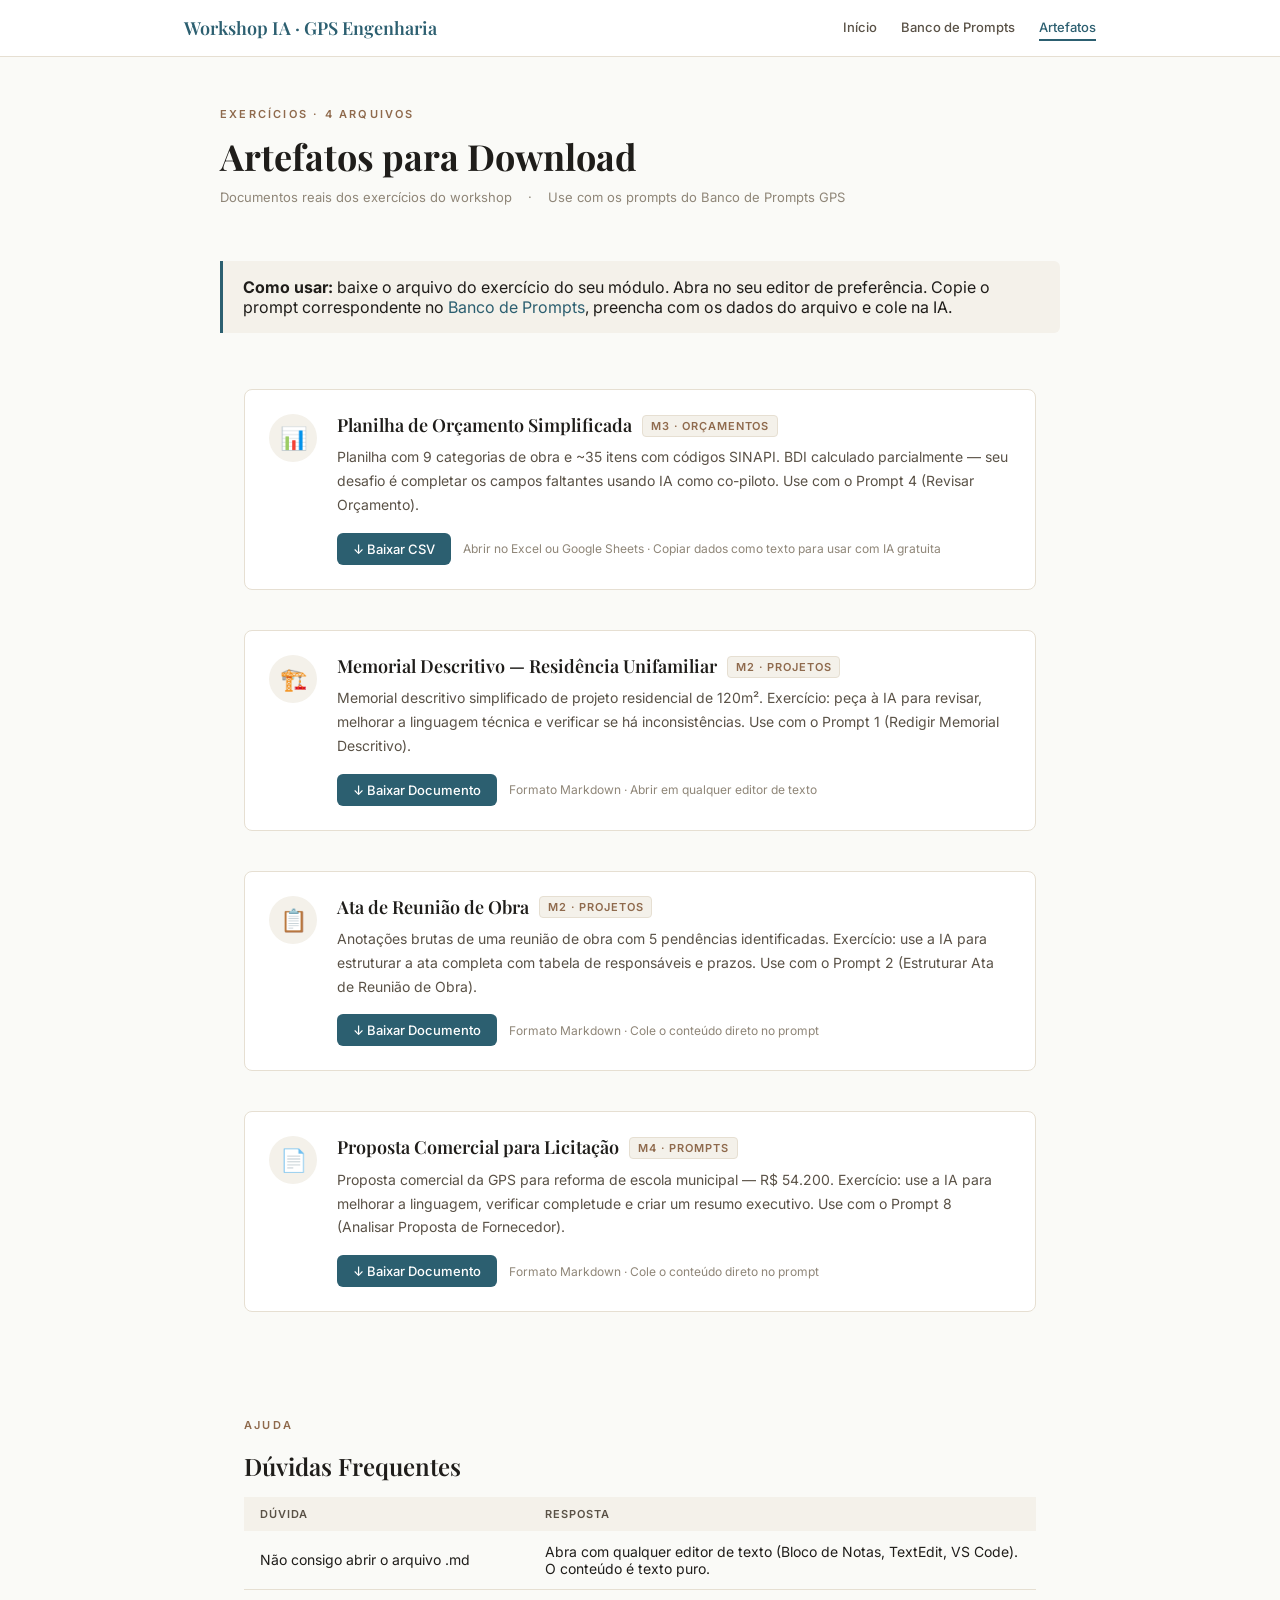
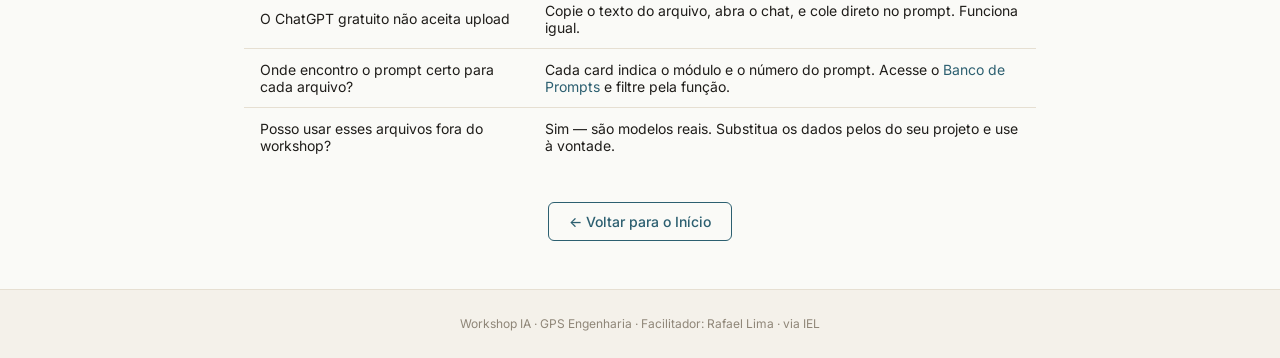
==== artefatos/index.html @ 328566cc "feat: site workshop IA GPS v1 Co-Authored-By: Claude Opus 4.8 <noreply@anthropic.com>" ====
<!DOCTYPE html>
<html lang="pt-BR">
<head>
  <meta charset="UTF-8">
  <meta name="viewport" content="width=device-width, initial-scale=1.0">
  <title>Artefatos para Download — Workshop IA · GPS Engenharia</title>
  <link rel="preconnect" href="https://fonts.googleapis.com">
  <link rel="preconnect" href="https://fonts.gstatic.com" crossorigin>
  <link href="https://fonts.googleapis.com/css2?family=Playfair+Display:wght@400;600;700&family=Inter:wght@400;500;600&display=swap" rel="stylesheet">
  <link rel="stylesheet" href="../assets/style.css">
  <style>
    /* CSS específico da página de Artefatos */
    .download-module {
      font-size: 11px;
      font-weight: 600;
      text-transform: uppercase;
      letter-spacing: .08em;
      background: var(--bg-warm);
      border: 1px solid var(--border);
      color: var(--accent-warm-dark);
      border-radius: 4px;
      padding: 3px 8px;
      white-space: nowrap;
    }
  </style>
</head>
<body>

  <!-- Topbar -->
  <header class="topbar">
    <div class="topbar-inner">
      <a href="../index.html" class="topbar-logo">Workshop IA · GPS Engenharia</a>
      <nav class="topbar-nav">
        <a href="../index.html">Início</a>
        <a href="../banco-de-prompts/index.html">Banco de Prompts</a>
        <a href="../artefatos/index.html" class="active">Artefatos</a>
      </nav>
    </div>
  </header>

  <!-- Header da página -->
  <div class="module-header site-container">
    <p class="eyebrow">Exercícios · 4 arquivos</p>
    <h1>Artefatos para Download</h1>
    <div class="module-header-meta">
      <span>Documentos reais dos exercícios do workshop</span>
      <span>·</span>
      <span>Use com os prompts do Banco de Prompts GPS</span>
    </div>
  </div>

  <!-- Instrução de uso -->
  <section class="site-container" style="padding: 0 0 32px">
    <div class="callout">
      <strong>Como usar:</strong> baixe o arquivo do exercício do seu módulo. Abra no seu
      editor de preferência. Copie o prompt correspondente no
      <a href="../banco-de-prompts/index.html">Banco de Prompts</a>,
      preencha com os dados do arquivo e cole na IA.
    </div>
  </section>

  <!-- Cards de download -->
  <div class="site-container">
    <div style="display:flex; flex-direction:column; gap:20px; padding-bottom:48px">

      <!-- Card 1: Planilha de Orçamento -->
      <div class="download-card reveal">
        <div class="download-icon">📊</div>
        <div class="download-info">
          <div style="display:flex; align-items:center; gap:10px; margin-bottom:8px">
            <h3 style="margin:0">Planilha de Orçamento Simplificada</h3>
            <span class="download-module">M3 · Orçamentos</span>
          </div>
          <p>
            Planilha com 9 categorias de obra e ~35 itens com códigos SINAPI.
            BDI calculado parcialmente — seu desafio é completar os campos faltantes
            usando IA como co-piloto. Use com o Prompt 4 (Revisar Orçamento).
          </p>
          <div style="display:flex; gap:12px; align-items:center; flex-wrap:wrap">
            <a href="../assets/artefatos/A3_Eng_Orcamento_Simplificado.csv"
               download class="btn" style="font-size:13px; padding:8px 16px">
              ↓ Baixar CSV
            </a>
            <span style="font-size:12px; color:var(--ink-muted)">
              Abrir no Excel ou Google Sheets · Copiar dados como texto para usar com IA gratuita
            </span>
          </div>
        </div>
      </div>

      <!-- Card 2: Memorial Descritivo -->
      <div class="download-card reveal">
        <div class="download-icon">🏗️</div>
        <div class="download-info">
          <div style="display:flex; align-items:center; gap:10px; margin-bottom:8px">
            <h3 style="margin:0">Memorial Descritivo — Residência Unifamiliar</h3>
            <span class="download-module">M2 · Projetos</span>
          </div>
          <p>
            Memorial descritivo simplificado de projeto residencial de 120m².
            Exercício: peça à IA para revisar, melhorar a linguagem técnica e verificar
            se há inconsistências. Use com o Prompt 1 (Redigir Memorial Descritivo).
          </p>
          <div style="display:flex; gap:12px; align-items:center; flex-wrap:wrap">
            <a href="../assets/artefatos/A4_Eng_Memorial_Descritivo_Residencia.md"
               download class="btn" style="font-size:13px; padding:8px 16px">
              ↓ Baixar Documento
            </a>
            <span style="font-size:12px; color:var(--ink-muted)">
              Formato Markdown · Abrir em qualquer editor de texto
            </span>
          </div>
        </div>
      </div>

      <!-- Card 3: Ata de Reunião de Obra -->
      <div class="download-card reveal">
        <div class="download-icon">📋</div>
        <div class="download-info">
          <div style="display:flex; align-items:center; gap:10px; margin-bottom:8px">
            <h3 style="margin:0">Ata de Reunião de Obra</h3>
            <span class="download-module">M2 · Projetos</span>
          </div>
          <p>
            Anotações brutas de uma reunião de obra com 5 pendências identificadas.
            Exercício: use a IA para estruturar a ata completa com tabela de responsáveis
            e prazos. Use com o Prompt 2 (Estruturar Ata de Reunião de Obra).
          </p>
          <div style="display:flex; gap:12px; align-items:center; flex-wrap:wrap">
            <a href="../assets/artefatos/A4_Eng_Ata_Reuniao_Obra.md"
               download class="btn" style="font-size:13px; padding:8px 16px">
              ↓ Baixar Documento
            </a>
            <span style="font-size:12px; color:var(--ink-muted)">
              Formato Markdown · Cole o conteúdo direto no prompt
            </span>
          </div>
        </div>
      </div>

      <!-- Card 4: Proposta Comercial -->
      <div class="download-card reveal">
        <div class="download-icon">📄</div>
        <div class="download-info">
          <div style="display:flex; align-items:center; gap:10px; margin-bottom:8px">
            <h3 style="margin:0">Proposta Comercial para Licitação</h3>
            <span class="download-module">M4 · Prompts</span>
          </div>
          <p>
            Proposta comercial da GPS para reforma de escola municipal — R$ 54.200.
            Exercício: use a IA para melhorar a linguagem, verificar completude e
            criar um resumo executivo. Use com o Prompt 8 (Analisar Proposta de Fornecedor).
          </p>
          <div style="display:flex; gap:12px; align-items:center; flex-wrap:wrap">
            <a href="../assets/artefatos/A4_Adm_Proposta_Comercial_Licitacao.md"
               download class="btn" style="font-size:13px; padding:8px 16px">
              ↓ Baixar Documento
            </a>
            <span style="font-size:12px; color:var(--ink-muted)">
              Formato Markdown · Cole o conteúdo direto no prompt
            </span>
          </div>
        </div>
      </div>

    </div><!-- /cards -->
  </div>

  <!-- Seção de ajuda -->
  <section class="section content-section reveal">
    <div class="site-container">
      <p class="eyebrow">Ajuda</p>
      <h2>Dúvidas Frequentes</h2>

      <table>
        <thead>
          <tr>
            <th>Dúvida</th>
            <th>Resposta</th>
          </tr>
        </thead>
        <tbody>
          <tr>
            <td>Não consigo abrir o arquivo .md</td>
            <td>Abra com qualquer editor de texto (Bloco de Notas, TextEdit, VS Code). O conteúdo é texto puro.</td>
          </tr>
          <tr>
            <td>O ChatGPT gratuito não aceita upload</td>
            <td>Copie o texto do arquivo, abra o chat, e cole direto no prompt. Funciona igual.</td>
          </tr>
          <tr>
            <td>Onde encontro o prompt certo para cada arquivo?</td>
            <td>Cada card indica o módulo e o número do prompt. Acesse o <a href="../banco-de-prompts/index.html">Banco de Prompts</a> e filtre pela função.</td>
          </tr>
          <tr>
            <td>Posso usar esses arquivos fora do workshop?</td>
            <td>Sim — são modelos reais. Substitua os dados pelos do seu projeto e use à vontade.</td>
          </tr>
        </tbody>
      </table>
    </div>
  </section>

  <!-- Link de volta -->
  <div class="site-container" style="padding: 0 0 48px; text-align:center">
    <a href="../index.html" class="btn btn-outline">← Voltar para o Início</a>
  </div>

  <!-- Footer -->
  <footer>
    <p>Workshop IA · GPS Engenharia · Facilitador: Rafael Lima · via IEL</p>
  </footer>

  <script src="../assets/script.js"></script>
</body>
</html>
---- assets/style.css ----
/* ============================================================
   Workshop IA · GPS Engenharia — style.css
   Design System: AI Radar (executivo/sóbrio)
   Paleta: cream + teal + terracota · Playfair Display + Inter
   ============================================================ */

/* ── 1. Reset + Variables ───────────────────────────────── */
:root {
  /* Fundos */
  --bg:        #fafaf7;
  --bg-warm:   #f4f1ea;
  --bg-card:   #ffffff;

  /* Texto */
  --ink:       #1f1d1a;
  --ink-soft:  #5a5247;
  --ink-muted: #8f8678;

  /* Marca */
  --accent:           #2c5f70;
  --accent-dark:      #1d4250;
  --accent-warm:      #c2916b;
  --accent-warm-dark: #8f6a4d;

  /* Bordas */
  --border:        #e6dfd2;
  --border-strong: #d4c8b0;

  /* Tipografia */
  --serif: 'Playfair Display', Georgia, serif;
  --sans:  'Inter', -apple-system, BlinkMacSystemFont, sans-serif;
  --mono:  'SFMono-Regular', ui-monospace, 'Menlo', 'Consolas', monospace;
}

*, *::before, *::after {
  box-sizing: border-box;
}

* {
  margin: 0;
  padding: 0;
}

/* ── 2. Base ─────────────────────────────────────────────── */
body {
  background: var(--bg);
  font-family: var(--sans);
  color: var(--ink);
  -webkit-font-smoothing: antialiased;
  text-rendering: optimizeLegibility;
}

a {
  color: var(--accent);
  text-decoration: none;
}
a:hover {
  text-decoration: underline;
}

img {
  max-width: 100%;
  display: block;
}

ul, ol {
  padding-left: 1.4em;
}

@media (prefers-reduced-motion: reduce) {
  *, *::before, *::after {
    animation: none !important;
    transition: none !important;
    scroll-behavior: auto !important;
  }
}

/* ── 3. Tipografia ───────────────────────────────────────── */
h1 {
  font-family: var(--serif);
  font-weight: 700;
  font-size: 42px;
  line-height: 1.15;
  color: var(--ink);
}
h2 {
  font-family: var(--serif);
  font-weight: 600;
  font-size: 28px;
  line-height: 1.25;
  color: var(--ink);
}
h3 {
  font-family: var(--serif);
  font-weight: 600;
  font-size: 22px;
  line-height: 1.3;
  color: var(--ink);
}
p {
  font-family: var(--sans);
  font-size: 16px;
  line-height: 1.7;
  color: var(--ink-soft);
}

.eyebrow {
  font-family: var(--sans);
  font-size: 11px;
  font-weight: 600;
  text-transform: uppercase;
  letter-spacing: 0.2em;
  color: var(--accent-warm-dark);
  margin-bottom: 12px;
}

/* ── 4. Layout ───────────────────────────────────────────── */
.site-container {
  max-width: 840px;
  margin: 0 auto;
  padding: 0 24px;
}

.section {
  padding: 48px 0;
}
.section + .section {
  border-top: 1px solid var(--border);
}

/* ── 5. Topbar ───────────────────────────────────────────── */
.topbar {
  position: sticky;
  top: 0;
  background: #fff;
  border-bottom: 1px solid var(--border);
  z-index: 100;
}
.topbar-inner {
  display: flex;
  justify-content: space-between;
  align-items: center;
  max-width: 960px;
  margin: 0 auto;
  padding: 0 24px;
  height: 56px;
}
.topbar-logo {
  font-family: var(--serif);
  font-size: 18px;
  font-weight: 600;
  color: var(--accent);
  text-decoration: none;
}
.topbar-logo:hover {
  text-decoration: none;
}
.topbar-nav {
  display: flex;
  gap: 24px;
}
.topbar-nav a {
  font-family: var(--sans);
  font-size: 13px;
  font-weight: 500;
  color: var(--ink-soft);
  text-decoration: none;
  padding: 4px 0;
  transition: color .2s;
}
.topbar-nav a:hover {
  color: var(--accent);
  text-decoration: none;
}
.topbar-nav a.active {
  color: var(--accent);
  border-bottom: 2px solid var(--accent);
}

/* ── 6. Hero (home) ──────────────────────────────────────── */
.hero {
  padding: 80px 24px 64px;
  text-align: center;
  background: var(--bg);
}
.hero-eyebrow {
  font-family: var(--sans);
  font-size: 11px;
  font-weight: 600;
  text-transform: uppercase;
  letter-spacing: 0.2em;
  color: var(--accent-warm-dark);
  margin-bottom: 12px;
}
.hero h1 {
  margin-bottom: 20px;
}
.hero-subtitle {
  font-family: var(--sans);
  font-size: 18px;
  line-height: 1.6;
  color: var(--ink-soft);
  max-width: 560px;
  margin: 0 auto 40px;
}
.hero-meta {
  display: flex;
  gap: 12px;
  justify-content: center;
  flex-wrap: wrap;
}
.badge {
  font-family: var(--sans);
  font-size: 12px;
  font-weight: 500;
  background: var(--bg-warm);
  border: 1px solid var(--border);
  border-radius: 20px;
  padding: 6px 14px;
  color: var(--ink-soft);
}

/* ── 7. Grid de módulos (home) ───────────────────────────── */
.modules-grid {
  display: grid;
  grid-template-columns: repeat(auto-fill, minmax(280px, 1fr));
  gap: 20px;
  padding: 0 24px 64px;
  max-width: 888px;
  margin: 0 auto;
}
.module-card {
  background: var(--bg-card);
  border: 1px solid var(--border);
  border-radius: 8px;
  padding: 28px;
  position: relative;
  overflow: hidden;
  transition: transform .2s, box-shadow .2s;
  cursor: pointer;
  display: flex;
  flex-direction: column;
}
.module-card::after {
  content: '';
  position: absolute;
  top: 0; left: 0; right: 0;
  height: 3px;
  background: var(--accent);
  transform: scaleX(0);
  transform-origin: left;
  transition: transform .35s cubic-bezier(0.16, 1, 0.3, 1);
}
.module-card:hover::after {
  transform: scaleX(1);
}
.module-card:hover {
  transform: translateY(-4px);
  box-shadow: 0 12px 32px rgba(31,29,26,.08), 0 2px 8px rgba(31,29,26,.05);
}
.module-card-eyebrow {
  font-family: var(--sans);
  font-size: 11px;
  font-weight: 600;
  text-transform: uppercase;
  letter-spacing: 0.2em;
  color: var(--accent-warm-dark);
  margin-bottom: 12px;
}
.module-card h3 {
  font-family: var(--serif);
  font-size: 22px;
  margin: 8px 0 12px;
}
.module-card-desc {
  font-family: var(--sans);
  font-size: 14px;
  color: var(--ink-soft);
  line-height: 1.6;
  margin-bottom: 20px;
  flex: 1;
}
.module-card-footer {
  display: flex;
  justify-content: space-between;
  align-items: center;
}
.module-card-duration {
  font-family: var(--sans);
  font-size: 12px;
  font-weight: 500;
  color: var(--ink-muted);
}
.module-card-link {
  font-family: var(--sans);
  font-size: 13px;
  font-weight: 500;
  color: var(--accent);
}
.module-card:hover .module-card-link {
  color: var(--accent-dark);
}

/* ── 8. Página de módulo ─────────────────────────────────── */
.module-header {
  padding: 48px 0 32px;
}
.module-header .eyebrow {
  color: var(--accent-warm-dark);
}
.module-header h1 {
  font-family: var(--serif);
  font-weight: 700;
  font-size: 36px;
}
.module-header-meta {
  display: flex;
  gap: 16px;
  flex-wrap: wrap;
  font-family: var(--sans);
  font-size: 13px;
  color: var(--ink-muted);
  margin-top: 12px;
}
.content-section {
  padding: 36px 0;
}
.content-section h2 {
  font-family: var(--serif);
  font-weight: 600;
  font-size: 24px;
  margin-bottom: 16px;
}
.content-section h3 {
  font-family: var(--serif);
  font-weight: 600;
  font-size: 20px;
  margin-bottom: 12px;
}
.content-section p {
  margin-bottom: 16px;
}
.content-section ul,
.content-section ol {
  margin-bottom: 16px;
  color: var(--ink-soft);
  font-size: 15px;
  line-height: 1.7;
}
.content-section li {
  margin-bottom: 6px;
}

/* ── 9. Tabela ───────────────────────────────────────────── */
.table-wrap {
  overflow-x: auto;
  margin: 24px 0;
  border: 1px solid var(--border);
  border-radius: 8px;
}
table {
  width: 100%;
  border-collapse: collapse;
}
th {
  background: var(--bg-warm);
  font-family: var(--sans);
  font-size: 11px;
  font-weight: 600;
  text-transform: uppercase;
  letter-spacing: .08em;
  color: var(--ink-soft);
  padding: 10px 16px;
  text-align: left;
}
td {
  padding: 12px 16px;
  font-family: var(--sans);
  font-size: 14px;
  color: var(--ink);
  border-bottom: 1px solid var(--border);
}
tr:last-child td {
  border-bottom: none;
}
tr:hover td {
  background: var(--bg-warm);
}

/* ── 10. Callout ─────────────────────────────────────────── */
.callout {
  border-left: 3px solid var(--accent);
  background: var(--bg-warm);
  padding: 16px 20px;
  border-radius: 0 6px 6px 0;
  margin: 24px 0;
}
.callout p {
  margin: 0;
  font-size: 15px;
  color: var(--ink-soft);
}
.callout p + p {
  margin-top: 8px;
}
.callout strong {
  color: var(--ink);
}
.callout.warning { border-color: #c2916b; }
.callout.danger  { border-color: #b85c5c; }

/* ── 11. Botão ───────────────────────────────────────────── */
.btn {
  display: inline-flex;
  align-items: center;
  gap: 6px;
  padding: 10px 20px;
  background: var(--accent);
  color: #fff;
  border: none;
  border-radius: 6px;
  font-family: var(--sans);
  font-size: 14px;
  font-weight: 500;
  cursor: pointer;
  text-decoration: none;
  transition: background .2s, transform .15s;
}
.btn:hover {
  background: var(--accent-dark);
  transform: translateY(-1px);
  text-decoration: none;
  color: #fff;
}
.btn-outline {
  background: transparent;
  border: 1.5px solid var(--accent);
  color: var(--accent);
}
.btn-outline:hover {
  background: var(--accent);
  color: #fff;
}

/* ── 12. Exercício box ───────────────────────────────────── */
.exercise-box {
  border: 2px dashed var(--accent);
  border-radius: 8px;
  padding: 28px;
  background: var(--bg-warm);
  margin: 32px 0;
}
.exercise-box-header {
  display: flex;
  align-items: center;
  gap: 10px;
  margin-bottom: 16px;
}
.exercise-box-badge {
  font-family: var(--sans);
  font-size: 10px;
  font-weight: 600;
  text-transform: uppercase;
  letter-spacing: .08em;
  background: var(--accent);
  color: #fff;
  border-radius: 4px;
  padding: 4px 8px;
}
.exercise-box h3 {
  font-family: var(--serif);
  font-size: 20px;
  margin: 0;
}
.exercise-box p {
  margin-bottom: 12px;
}
.exercise-box p:last-child {
  margin-bottom: 0;
}

/* ── 13. Prompt card (banco de prompts) ──────────────────── */
.prompt-card {
  background: var(--bg-card);
  border: 1px solid var(--border);
  border-radius: 8px;
  padding: 24px;
  margin-bottom: 20px;
}
.prompt-card-header {
  display: flex;
  justify-content: space-between;
  align-items: flex-start;
  gap: 12px;
  margin-bottom: 16px;
}
.prompt-card h3 {
  font-family: var(--serif);
  font-size: 18px;
  margin: 0;
}
.prompt-card-function {
  font-family: var(--sans);
  font-size: 11px;
  font-weight: 600;
  background: rgba(44, 95, 112, .1);
  color: var(--accent);
  border-radius: 4px;
  padding: 4px 10px;
  white-space: nowrap;
}
.prompt-body {
  background: var(--bg-warm);
  border-radius: 6px;
  padding: 16px;
  font-family: var(--mono);
  font-size: 13px;
  line-height: 1.6;
  color: var(--ink-soft);
  white-space: pre-wrap;
  overflow-x: auto;
}
.prompt-card-footer {
  display: flex;
  justify-content: flex-end;
  margin-top: 14px;
}
.btn-copy {
  padding: 6px 14px;
  font-size: 12px;
}
.btn-copy.copied {
  background: var(--accent-dark);
}

/* ── 14. Download card (artefatos) ───────────────────────── */
.download-card {
  background: var(--bg-card);
  border: 1px solid var(--border);
  border-radius: 8px;
  padding: 24px;
  display: flex;
  gap: 20px;
  align-items: flex-start;
  margin-bottom: 20px;
  transition: border-color .2s, box-shadow .2s;
}
.download-card:hover {
  border-color: var(--border-strong);
  box-shadow: 0 6px 18px rgba(31,29,26,.06);
}
.download-icon {
  width: 48px;
  height: 48px;
  flex-shrink: 0;
  background: var(--bg-warm);
  display: flex;
  align-items: center;
  justify-content: center;
  border-radius: 50%;
  color: var(--accent);
  font-size: 22px;
}
.download-info {
  flex: 1;
}
.download-info h3 {
  font-family: var(--serif);
  font-size: 18px;
  margin: 0 0 8px;
}
.download-info p {
  font-family: var(--sans);
  font-size: 14px;
  color: var(--ink-soft);
  margin: 0 0 16px;
}
.download-module {
  font-family: var(--sans);
  font-size: 11px;
  font-weight: 500;
  background: rgba(194, 145, 107, .15);
  color: var(--accent-warm-dark);
  border-radius: 4px;
  padding: 4px 10px;
  display: inline-block;
}

/* ── 15. Navegação entre módulos ─────────────────────────── */
.module-nav {
  display: flex;
  justify-content: space-between;
  gap: 16px;
  padding: 40px 0 24px;
  border-top: 1px solid var(--border);
  margin-top: 48px;
}
.module-nav a {
  font-family: var(--sans);
  font-size: 14px;
  font-weight: 500;
  color: var(--accent);
  text-decoration: none;
}
.module-nav a:hover {
  text-decoration: underline;
}
.module-nav a.next {
  text-align: right;
  margin-left: auto;
}
.module-nav-label {
  font-family: var(--sans);
  font-size: 11px;
  color: var(--ink-muted);
  display: block;
  margin-bottom: 4px;
}

/* ── 16. Filtro de função (banco de prompts) ─────────────── */
.filter-bar {
  display: flex;
  gap: 8px;
  flex-wrap: wrap;
  margin-bottom: 32px;
}
.filter-btn {
  display: inline-flex;
  align-items: center;
  padding: 7px 16px;
  font-family: var(--sans);
  font-size: 13px;
  font-weight: 500;
  background: transparent;
  border: 1.5px solid var(--accent);
  color: var(--accent);
  border-radius: 6px;
  cursor: pointer;
  transition: background .2s, color .2s;
}
.filter-btn:hover {
  background: var(--bg-warm);
}
.filter-btn.active {
  background: var(--accent);
  color: #fff;
}

/* ── 17. Reveal animation ────────────────────────────────── */
.reveal {
  opacity: 0;
  transform: translateY(20px);
  transition: opacity .5s ease, transform .5s ease;
}
.reveal.visible {
  opacity: 1;
  transform: translateY(0);
}

/* ── 18. Footer ──────────────────────────────────────────── */
footer {
  background: var(--bg-warm);
  border-top: 1px solid var(--border);
  padding: 24px;
  text-align: center;
}
footer p {
  font-family: var(--sans);
  font-size: 12px;
  color: var(--ink-muted);
}

/* ── Responsivo ──────────────────────────────────────────── */
@media (max-width: 600px) {
  h1 { font-size: 32px; }
  .hero { padding: 56px 20px 48px; }
  .hero h1 { font-size: 32px; }
  .module-header h1 { font-size: 28px; }
  .topbar-nav { gap: 16px; }
  .topbar-logo { font-size: 16px; }
}
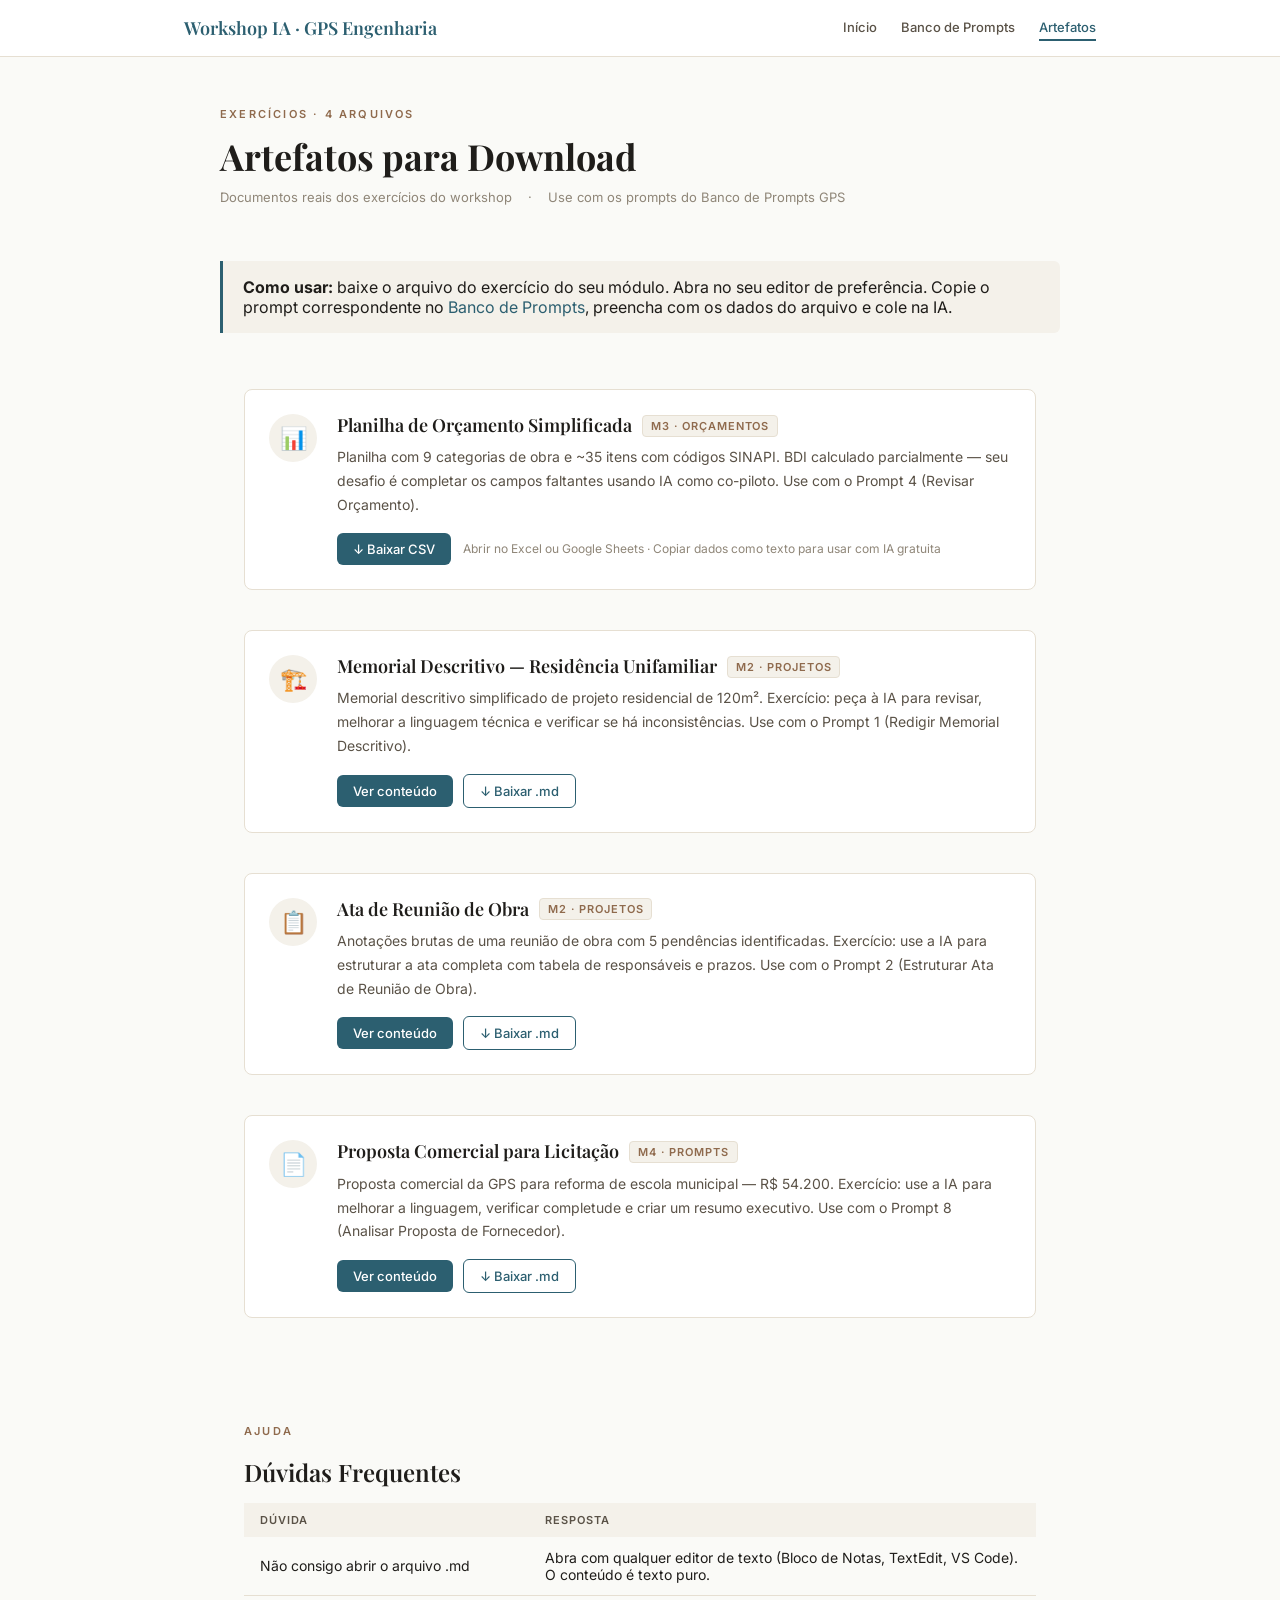
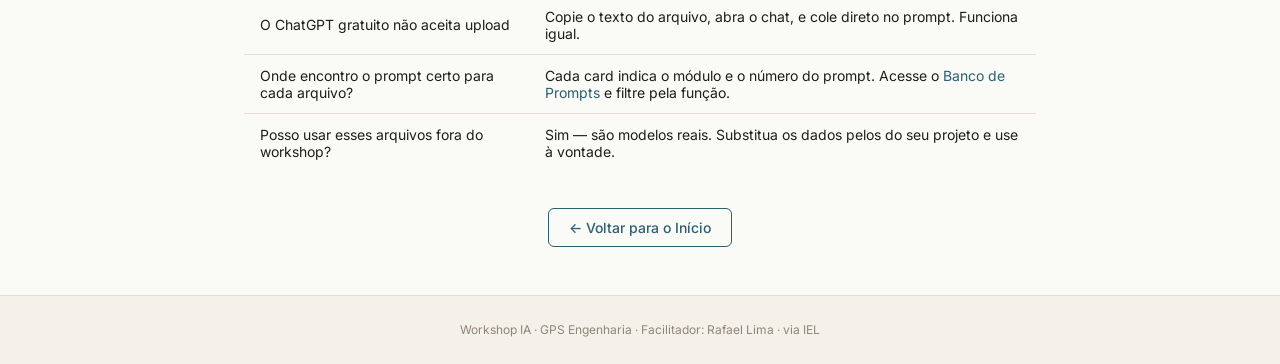
==== commit bae0a30f: "feat(artefatos,banco): adiciona modal de preview com copiar - Artefatos .md (Ata, Memorial, Proposta" ====
--- a/artefatos/index.html
+++ b/artefatos/index.html
@@ -22,6 +22,83 @@
       padding: 3px 8px;
       white-space: nowrap;
     }
+
+    /* === Modal de preview (compartilhado) === */
+    .modal-backdrop {
+      position: fixed; inset: 0; z-index: 500;
+      background: rgba(20, 20, 20, .55);
+      backdrop-filter: blur(6px); -webkit-backdrop-filter: blur(6px);
+      display: flex; align-items: center; justify-content: center;
+      padding: 24px; opacity: 0; pointer-events: none;
+      transition: opacity .22s ease;
+    }
+    .modal-backdrop.open { opacity: 1; pointer-events: all; }
+    .modal {
+      background: var(--bg);
+      border-radius: 14px;
+      max-width: 720px; width: 100%; max-height: 85vh;
+      display: flex; flex-direction: column;
+      transform: translateY(16px) scale(.98);
+      transition: transform .28s ease;
+      box-shadow: 0 24px 60px rgba(0,0,0,.30);
+      position: relative; overflow: hidden;
+    }
+    .modal-backdrop.open .modal { transform: none; }
+    .modal-close {
+      position: absolute; top: 14px; right: 14px;
+      background: var(--bg-warm); border: 1px solid var(--border);
+      cursor: pointer; width: 34px; height: 34px;
+      border-radius: 50%; display: flex;
+      align-items: center; justify-content: center;
+      color: var(--ink-soft); font-size: 22px; line-height: 1;
+      transition: background .15s, color .15s;
+      z-index: 1; padding: 0;
+    }
+    .modal-close:hover { background: var(--border); color: var(--ink); }
+    .modal-head {
+      padding: 28px 28px 18px; border-bottom: 1px solid var(--border);
+    }
+    .modal-badge {
+      display: inline-block; font-size: 11px; font-weight: 600;
+      text-transform: uppercase; letter-spacing: .08em;
+      background: var(--bg-warm); color: var(--accent-warm);
+      border: 1px solid var(--border);
+      padding: 4px 10px; border-radius: 4px; margin-bottom: 10px;
+    }
+    .modal-title {
+      font-family: 'Playfair Display', serif;
+      font-size: 22px; color: var(--ink); margin: 0;
+      line-height: 1.3;
+    }
+    .modal-body {
+      padding: 20px 28px; overflow-y: auto;
+      flex: 1; min-height: 0;
+    }
+    .modal-body pre {
+      font-family: 'Menlo', 'Monaco', monospace;
+      font-size: 13px; line-height: 1.7;
+      color: var(--ink); margin: 0;
+      white-space: pre-wrap; word-wrap: break-word;
+    }
+    .modal-foot {
+      padding: 16px 28px;
+      border-top: 1px solid var(--border);
+      background: var(--bg-warm);
+      display: flex; justify-content: flex-end; gap: 12px;
+    }
+    .modal-copy-btn {
+      background: var(--accent); color: #fff; border: none;
+      padding: 10px 20px; font-size: 13px; font-weight: 600;
+      font-family: inherit; cursor: pointer; border-radius: 6px;
+      transition: background .15s;
+    }
+    .modal-copy-btn:hover { background: #1f4754; }
+    .modal-copy-btn.copied { background: #4a8061; }
+    @media (max-width: 640px) {
+      .modal { max-height: 92vh; }
+      .modal-head, .modal-foot { padding-left: 20px; padding-right: 20px; }
+      .modal-body { padding-left: 20px; padding-right: 20px; }
+    }
   </style>
 </head>
 <body>
@@ -101,14 +178,15 @@
             Exercício: peça à IA para revisar, melhorar a linguagem técnica e verificar
             se há inconsistências. Use com o Prompt 1 (Redigir Memorial Descritivo).
           </p>
-          <div style="display:flex; gap:12px; align-items:center; flex-wrap:wrap">
+          <div style="display:flex; gap:10px; align-items:center; flex-wrap:wrap">
+            <button onclick="openArtefatoPreview('memorial')"
+                    class="btn" style="font-size:13px; padding:8px 16px">
+              Ver conteúdo
+            </button>
             <a href="../assets/artefatos/A4_Eng_Memorial_Descritivo_Residencia.md"
-               download class="btn" style="font-size:13px; padding:8px 16px">
-              ↓ Baixar Documento
+               download class="btn btn-outline" style="font-size:13px; padding:8px 16px">
+              ↓ Baixar .md
             </a>
-            <span style="font-size:12px; color:var(--ink-muted)">
-              Formato Markdown · Abrir em qualquer editor de texto
-            </span>
           </div>
         </div>
       </div>
@@ -126,14 +204,15 @@
             Exercício: use a IA para estruturar a ata completa com tabela de responsáveis
             e prazos. Use com o Prompt 2 (Estruturar Ata de Reunião de Obra).
           </p>
-          <div style="display:flex; gap:12px; align-items:center; flex-wrap:wrap">
+          <div style="display:flex; gap:10px; align-items:center; flex-wrap:wrap">
+            <button onclick="openArtefatoPreview('ata')"
+                    class="btn" style="font-size:13px; padding:8px 16px">
+              Ver conteúdo
+            </button>
             <a href="../assets/artefatos/A4_Eng_Ata_Reuniao_Obra.md"
-               download class="btn" style="font-size:13px; padding:8px 16px">
-              ↓ Baixar Documento
+               download class="btn btn-outline" style="font-size:13px; padding:8px 16px">
+              ↓ Baixar .md
             </a>
-            <span style="font-size:12px; color:var(--ink-muted)">
-              Formato Markdown · Cole o conteúdo direto no prompt
-            </span>
           </div>
         </div>
       </div>
@@ -151,14 +230,15 @@
             Exercício: use a IA para melhorar a linguagem, verificar completude e
             criar um resumo executivo. Use com o Prompt 8 (Analisar Proposta de Fornecedor).
           </p>
-          <div style="display:flex; gap:12px; align-items:center; flex-wrap:wrap">
+          <div style="display:flex; gap:10px; align-items:center; flex-wrap:wrap">
+            <button onclick="openArtefatoPreview('proposta')"
+                    class="btn" style="font-size:13px; padding:8px 16px">
+              Ver conteúdo
+            </button>
             <a href="../assets/artefatos/A4_Adm_Proposta_Comercial_Licitacao.md"
-               download class="btn" style="font-size:13px; padding:8px 16px">
-              ↓ Baixar Documento
+               download class="btn btn-outline" style="font-size:13px; padding:8px 16px">
+              ↓ Baixar .md
             </a>
-            <span style="font-size:12px; color:var(--ink-muted)">
-              Formato Markdown · Cole o conteúdo direto no prompt
-            </span>
           </div>
         </div>
       </div>
@@ -211,6 +291,73 @@
     <p>Workshop IA · GPS Engenharia · Facilitador: Rafael Lima · via IEL</p>
   </footer>
 
+  <!-- Modal de preview -->
+  <div class="modal-backdrop" id="previewBackdrop" aria-hidden="true">
+    <div class="modal" role="dialog" aria-labelledby="previewTitle" aria-modal="true">
+      <button class="modal-close" aria-label="Fechar" onclick="closePreview()">×</button>
+      <div class="modal-head">
+        <span class="modal-badge" id="previewBadge"></span>
+        <h3 class="modal-title" id="previewTitle"></h3>
+      </div>
+      <div class="modal-body">
+        <pre id="previewContent"></pre>
+      </div>
+      <div class="modal-foot">
+        <button class="modal-copy-btn" data-copy="previewContent">Copiar conteúdo</button>
+      </div>
+    </div>
+  </div>
+
   <script src="../assets/script.js"></script>
+  <script>
+    var artefatosMeta = {
+      ata: {
+        titulo: 'Ata de Reunião de Obra',
+        badge: 'M2 · Sala de Projetos',
+        arquivo: '../assets/artefatos/A4_Eng_Ata_Reuniao_Obra.md'
+      },
+      memorial: {
+        titulo: 'Memorial Descritivo — Residência Unifamiliar',
+        badge: 'M2 · Sala de Projetos',
+        arquivo: '../assets/artefatos/A4_Eng_Memorial_Descritivo_Residencia.md'
+      },
+      proposta: {
+        titulo: 'Proposta Comercial para Licitação',
+        badge: 'M4 · Engenharia de Prompt',
+        arquivo: '../assets/artefatos/A4_Adm_Proposta_Comercial_Licitacao.md'
+      }
+    };
+
+    function openArtefatoPreview(id) {
+      var m = artefatosMeta[id];
+      if (!m) return;
+      document.getElementById('previewTitle').textContent = m.titulo;
+      document.getElementById('previewBadge').textContent = m.badge;
+      document.getElementById('previewContent').textContent = 'Carregando…';
+      document.getElementById('previewBackdrop').classList.add('open');
+      document.body.style.overflow = 'hidden';
+      fetch(m.arquivo)
+        .then(function(r) { return r.text(); })
+        .then(function(t) {
+          document.getElementById('previewContent').textContent = t;
+        })
+        .catch(function() {
+          document.getElementById('previewContent').textContent =
+            'Não foi possível carregar o arquivo. Use o botão "Baixar .md" como alternativa.';
+        });
+    }
+
+    function closePreview() {
+      document.getElementById('previewBackdrop').classList.remove('open');
+      document.body.style.overflow = '';
+    }
+
+    document.getElementById('previewBackdrop').addEventListener('click', function(e) {
+      if (e.target === this) closePreview();
+    });
+    document.addEventListener('keydown', function(e) {
+      if (e.key === 'Escape') closePreview();
+    });
+  </script>
 </body>
 </html>
